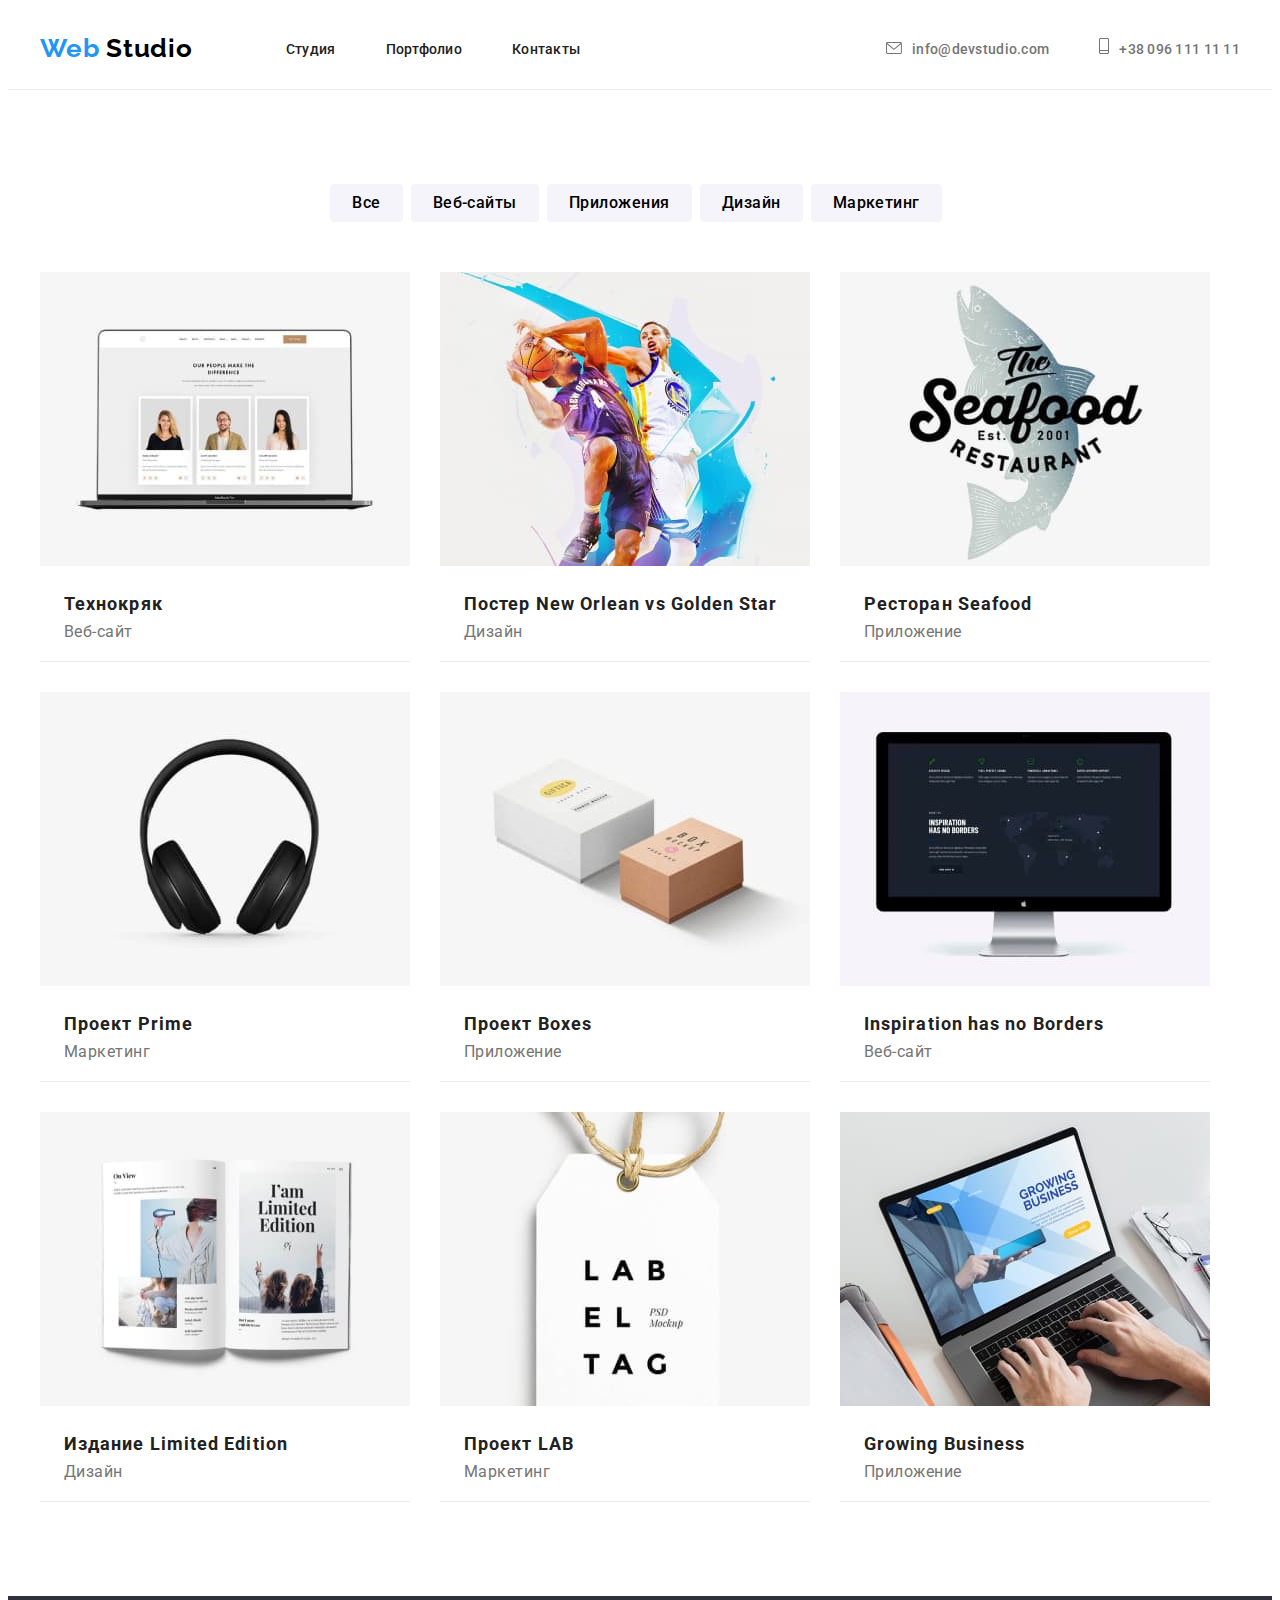
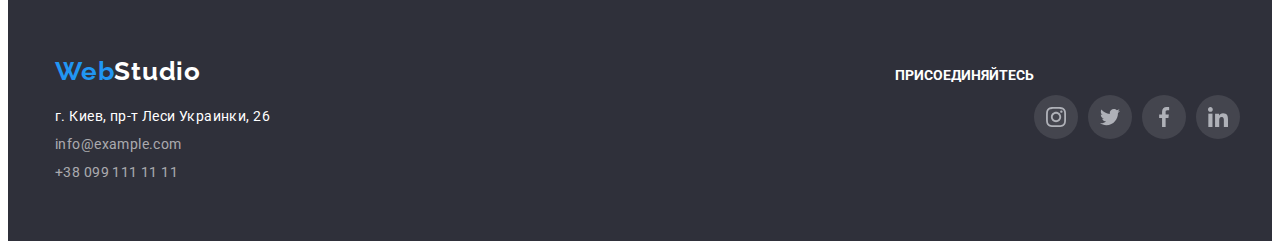
==== portfolio.html @ 23c3b34c "Create portfolio.html" ====
<!DOCTYPE html>
<html lang="ru">
    <head>
        <title>WebStudio</title>
        <link rel="stylesheet" href="https://cdnjs.cloudflare.com/ajax/libs/modern-normalize/1.1.0/modern-normalize.min.css" integrity="sha512-wpPYUAdjBVSE4KJnH1VR1HeZfpl1ub8YT/NKx4PuQ5NmX2tKuGu6U/JRp5y+Y8XG2tV+wKQpNHVUX03MfMFn9Q==" crossorigin="anonymous" referrerpolicy="no-referrer" />
        <link rel="preconnect" href="https://fonts.googleapis.com">
<link rel="preconnect" href="https://fonts.gstatic.com" crossorigin>
<link href="https://fonts.googleapis.com/css2?family=Roboto:wght@400;500;700;900&display=swap" rel="stylesheet">
            <link rel="stylesheet" href="./css/styles.css"/>
            <link rel="preconnect" href="https://fonts.googleapis.com">
<link rel="preconnect" href="https://fonts.gstatic.com" crossorigin>
<link href="https://fonts.googleapis.com/css2?family=Raleway:wght@700&family=Roboto:wght@400;500;700;900&display=swap" rel="stylesheet">
</head>
<body>
 <header class="header-nav">
  <div class="container-header header-cont">  
<nav class="navigation">
    <a class="logo-nav" href ="index.html">  <span class="logo-name">Web</span> Studio </a> 
    <ul class="header-list">
        <li  class="header-item"> <a class="logo-link" href="index.html"> Студия </a>  </li>
        <li class="header-item"><a class="logo-link" href="portfolio.html"> Портфолио </a></li>
        <li class="header-item"><a  class="logo-link"  href=""> Контакты </a></li>
     </ul> 
 </nav>
     <ul class="header-link">
         <li class="header-btn"><a  class="nav-link" href="mailto:info@devstudio.com"><svg class="header-contacts-icon" width="16" height="12">
          <use href="./images/icons.svg#icon-envelope-hover"></use> 
      </svg>info@devstudio.com</a></li> 
         <li class="header-btn"><a class="nav-link" href="tel:+380961111111"><svg class="header-contacts-icon" width="10" height="16">
          <use href="./images/icons.svg#icon-Vector"></use> 
      </svg>+38 096 111 11 11</a></li>
</ul> </div>
</header>
<main>
    <!--Портфолио-->
    <section class="portfolio">
      <div class="container">
              <ul class="portolio-list">
            <li class="portfolio-link"> <button  class="portfolio-btn">Все</button></li>
            <li class="portfolio-link"><button class="portfolio-btn">Веб-сайты</button></li>
            <li class="portfolio-link"><button class="portfolio-btn">Приложения</button> </li>
            <li class="portfolio-link"><button class="portfolio-btn">Дизайн</button></li>
            <li class="portfolio-link"><button class="portfolio-btn">Маркетинг</button></li>
        </ul>
        <ul class="portfolio-item">
            <li class="portf-name"> <a class="portf-item"  href=""> <img src="./images/portfolio1.jpg" 
                 alt="технокряк"
                 width="370"
                 height="294"/>
                 <div class="portf-paragraph">
               <h2  class="portf-title" >Технокряк</h2>  
               <p class="portf-text" >Веб-сайт</p> </div></a>
            </li>
            <li class="portf-name"> <a class="portf-item" href=""><img src="./images/portfolio2.jpg" 
                alt="постер"
                width="370"
                height="294"/>
                <div class="portf-paragraph">
              <h2 class="portf-title">Постер New Orlean vs Golden Star</h2>  
              <p class="portf-text" >Дизайн</p></div></a>
            </li>
            <li class="portf-name"> <a class="portf-item" href=""> <img src="./images/portfolio3.jpg" 
                alt="ресторан"
                width="370"
                height="294"/>
                <div class="portf-paragraph">
              <h2 class="portf-title">Ресторан Seafood</h2>  
              <p class="portf-text" >Приложение</p></div> </a>
            </li>
            <li class="portf-name"> <a class="portf-item"  href=""> <img src="./images/portfolio4.jpg" 
                alt="проект прайм"
                width="370"
                height="294"/>
                <div class="portf-paragraph">
              <h2 class="portf-title">Проект Prime</h2>  
              <p class="portf-text" >Маркетинг</p></div> </a>
            </li>
            <li class="portf-name"> <a class="portf-item" href="">
                <img src="./images/portfolio5.jpg" 
                alt="проект боксис"
                width="370"
                height="294"/>
                <div class="portf-paragraph">
              <h2 class="portf-title">Проект Boxes</h2>  
              <p class="portf-text" >Приложение</p></div> </a>
            </li>
            <li class="portf-name"> <a  class="portf-item" href=""> <img src="./images/portfolio6.jpg" 
                alt="вдохновение не имеет границ"
                width="370"
                height="294"/>
                <div class="portf-paragraph">
              <h2 class="portf-title">Inspiration has no Borders</h2>  
              <p class="portf-text" >Веб-сайт</p></div> </a>
            </li>
            <li class="portf-name"> <a class="portf-item" href=""> <img src="./images/portfolio7.jpg" 
                alt="ограниченные издания"
                width="370"
                height="294"/>
                <div class="portf-paragraph">
              <h2 class="portf-title">Издание Limited Edition</h2>  
              <p class="portf-text" >Дизайн</p></div> </a>
            </li>
            <li class="portf-name"> <a class="portf-item"  href=""><img src="./images/portfolio8.jpg" 
                alt="проект лаб"
                width="370"
                height="294"/>
                <div class="portf-paragraph">
              <h2 class="portf-title">Проект LAB</h2>  
              <p class="portf-text" >Маркетинг</p></div> </a>
            </li>
            <li class="portf-name"> <a class="portf-item" href=""> <img src="./images/portfolio9.jpg" 
                alt="бизнес"
                width="370"
                height="294"/>
                <div class="portf-paragraph">
              <h2 class="portf-title">Growing Business</h2>  
              <p class="portf-text" >Приложение</p></div> </a>
            </li>        
        </ul></div>
    </section>
</main>
<footer class="footer">
  <div class="footer-container">
  <div class="container-footer">
    <div class="footer-logo">
        <a class="logo-footer" href="index.html"> <span class="logo-name">Web</span>Studio </a> </div>
        <address>        
        <ul class="footer-info">
            <li class="footer-adress">
             <a class="adress" href="">г. Киев, пр-т Леси Украинки, 26</a>              
            </li>
            <li class="footer-adress">
                <a class="footer-link" href="mailto:info@example.com">info@example.com</a>
            </li>
            <li class="footer-adress">
                <a class="footer-link" href="tel:+380991111111">+38 099 111 11 11</a>
            </li>
        </ul>
    </address></div>
    <div class="footer-social-list">
      <h3 class="footer-title">ПРИСОЕДИНЯЙТЕСЬ</h3>
      <ul class="footer-list">
          <li class="footer-icons">
              <a class="footer-social-link" href="">
                  <svg class="footer-social-icons" width="20" height="20">
                      <use href="./images/icons.svg#icon-instagram-2" ></use>
                  </svg>    
                  </a>   
          </li>
          <li class="footer-icons">
              <a class="footer-social-link" href="">
                  <svg class="footer-social-icons" width="20" height="20">
                      <use href="./images/icons.svg#icon-twitter-1" ></use>
                  </svg>    
              </a>         
          </li>
          <li class="footer-icons">
              <a class="footer-social-link" href="">
                  <svg class="footer-social-icons" width="20" height="20">
                      <use href="./images/icons.svg#icon-facebook-1" ></use>
                  </svg>  
              </a>     
          </li>
          <li class="footer-icons">
              <a class="footer-social-link" href="">
                  <svg class="footer-social-icons" width="20" height="20">
                      <use href="./images/icons.svg#icon-linkedin-1" ></use>
                  </svg>  
              </a>      
          </li>
      </ul>
  </div>  
  </div>
</footer> 
</body>
</html>
---- css/styles.css ----
body {
    font-family:"Roboto", sans-serif;
} 
body {color: black;}
.logo-nav{
    font-family: Raleway;
font-style: normal;
font-weight: bold;
font-size: 26px;
line-height: 1.19;
letter-spacing: 0.03em;
color: black;
float: left;
align-items: center; 
  }
.logo-link {
    font-weight: 500;
font-size: 14px;
line-height: 1.14;
letter-spacing: 0.02em;
color: #212121;
}
.logo-link:hover,
.logo-link:focus {
    color: #2196F3;
}
.nav-link {
    font-weight: 500;
font-size: 14px;
line-height: 1,14;
letter-spacing: 0.02em;
color: #757575;
}
.nav-link:hover,
.nav-link:focus {
    color: #2196F3}

.main {
    padding-top: 200px;
    padding-bottom: 200px;
   background: #2F303A;
color: white;
padding: 200px 452 px 280px 452px;
background-image: linear-gradient(rgba(47, 48, 58, 0.4),rgba(47, 48, 58, 0.4)), url(../images/background1.jpg);
background-repeat: no-repeat;
background-position: center;
background-size: cover;
}  
.main-title {
    font-weight: 900;
    font-size: 44px;
text-align: center;
letter-spacing: 0.06em;
text-transform: uppercase;
line-height: 1,36;
margin-bottom: 30px;

} 
.main-btn {
    font-family: "Roboto", sans-serif;
    color: white;
    padding: 10px 32px ;
    font-weight: 700;
    font-size: 16px;
    line-height: 1,88;
    letter-spacing: 0.06em;
    text-align: center;
    background: #2196F3;
    box-shadow: 0px 4px 4px rgba(0, 0, 0, 0.15);
    border-radius: 4px;
    cursor: pointer;
    border-radius: 4px;
    margin: 0 auto;
    display: block;  
     }
.title-hero {
    font-weight: bold;
font-size: 14px;
line-height: 1,14px;
letter-spacing: 1.33;
text-transform: uppercase;
color: #212121;
margin-bottom: 10px;
}
.text-hero {
    font-weight: normal;
font-size: 14px;
line-height: 2;
letter-spacing: 0.03em;
color: #757575;
}
.hero-cont {
    width: 270px;
margin-right: 30px;
}

.hero-cont:last-child {
margin-right:  0;  
}

.about-title {
    font-style: normal;
font-weight: bold;
font-size: 36px;
line-height: 1,17;
text-align: center;
letter-spacing: 0.03em;
color: #212121;
margin-bottom: 50px;
}
.team-title {
    font-style: normal;
font-weight: bold;
font-size: 36px;
line-height: 1,17;
text-align: center;
letter-spacing: 0.03em;
color: #212121;;
margin-bottom: 50px;
}
.name {
    font-style: normal;
font-weight: 500;
font-size: 16px;
line-height: 1.19;
text-align: center;
letter-spacing: 0.03em;
color: #212121;
}
.about-name {
    font-style: normal;
font-weight: normal;
font-size: 16px;
line-height: 1.19;
text-align: center;
letter-spacing: 0.03em;
color: #757575;
margin-bottom: 16px;
}
.footer {
    background: #2F303A;
    padding-top: 60px;
    padding-bottom: 60px;
}
.logo-footer {
    font-family: Raleway;
font-style: normal;
font-weight: bold;
font-size: 26px;
line-height: 1,19;
letter-spacing: 0.03em;
color: white;
display: block;
line-height: 1,19px;
margin-bottom: 20px;
}
.adress {
    font-style: normal;
font-weight: 400;
font-size: 14px;
line-height: 1,71;
letter-spacing: 0.03em;
color: #FFFFFF;
}
.footer-link {
    font-style: normal;
font-weight: normal;
font-size: 14px;
line-height: 1,71;
letter-spacing: 0.03em;
color: rgba(255, 255, 255, 0.6);
}
.footer-link:hover,
.footer-link:focus {
 color:  #2196F3;
}
.logo-name {
    font-family: "Raleway", sans-serif;
font-style: normal;
font-weight: bold;
font-size: 26px;
line-height: 1,19;
letter-spacing: 0.03em;
color: #2196F3;
line-height: 1,19;
margin-bottom: 20px;
} 
.portfolio-btn {
    font-family: Roboto;
font-style: normal;
font-weight: 500;
font-size: 16px;
line-height: 26px;
text-align: center;
letter-spacing: 0.03em;
color: black;
background: #F5F4FA;
cursor: pointer;
padding: 6px 22 px 6px 22px;
border-radius: 4px 4px 4px 4px;
}
.portfolio-btn:hover,
.portfolio-btn:focus {
    color: white;
    background: #2196F3;
}
.portf-title {
    font-family: Roboto;
font-style: normal;
font-weight: bold;
font-size: 18px;
line-height: 2;
letter-spacing: 0.06em;
color: #212121;
}
.portf-text {
    font-family: Roboto;
font-style: normal;
font-weight: normal;
font-size: 16px;
line-height: 1,88;
letter-spacing: 0.03em;
color: #757575;
}


ul {
    list-style-type: none;
    }
    a {
        text-decoration: none;
    }   

p,
h1,
h2,
h3{margin: 0;
}
ul{
    margin: 0;
    padding: 0;
}
img {
    display: block;
}
button{
    cursor: pointer;
}
.list {
    list-style: none;
}
a{
    text-decoration: none;
}
.container{
    width: 1200px;
    padding-left: 15px;
    padding-right: 15px;
    margin: 0 auto;
    background-color: #FFFFFF ;
}
.navigation{
    display: flex;
}
.header-nav{
    padding-top: 25px;
    padding-bottom: 25px;
    display: flex;
    border-bottom: 1px solid #ECECEC;
    }
.container-main{
    
    width: 1200px;
    padding-left: 15px;
    padding-right: 15px;
    margin: 0 auto;
       }
  
 .container-header {
    width: 1200px;
    padding-left: 15px;
    padding-right: 15px;
    margin: 0 auto;
    background-color: #FFFFFF; 
     }     
 .container-team{width: 1200px;
    padding-left: 15px;
    padding-right: 15px;
    padding-bottom: 94px;
    margin: 0 auto;
   }
   .about{
       padding-top: 94px;
       padding-bottom: 94px;
   }
 .team{ 
     padding-top: 94px;
      background-color: #F5F4FA;
 }
.header-list{
    display: flex;
     align-items: center;
     justify-content: center;
    max-width: 0 auto;} 
.header-link{
    display: flex;
    margin-left: auto;
    align-items: center;

}
.header-cont {
    display: flex;
    }
.hero-list{
    display: flex;
    flex-basis: auto;
       }
 .logo-nav {
     display: block;
     margin: 24px,25px;
     justify-content: center;
 }
 .header-item {align-items: center; 
       margin-left: 93px;
    }
.header-item + .header-item{
    margin-left: 50px;
}
.header-btn{
    margin-left: 50px;
}
.about-list{
  display: flex;  
   flex-wrap: nowrap;
  }
.about-link + .about-link { margin-left: 30px;}
.about-link {width:calc (100% / 3 -30px);
     }
   .about-link:first-child {margin-left: 0;
   }
.team-name + .team-name {margin-left: 30px;}

.team-name {
    display: flex;
     flex-direction: column;
     width: calc(100% / 4 -30px);
    margin-left: 30px;
    margin-bottom: 30px;
    border-radius: 0px 0px 4px 4px;
    box-shadow: 0px 1px 3px rgba(0, 0, 0, 0.12), 0px 1px 1px rgba(0, 0, 0, 0.14), 0px 2px 1px rgba(0, 0, 0, 0.2);
       border: 1px solid #ECECEC;
    width: 270px;
     
}
    
.team-list{
    display: flex;
    margin-left: -30px;
  margin-bottom: -30px;
  flex-wrap: nowrap;
}
.portfolio{
    display: flex;
    padding-top: 94px;
    padding-bottom: 94px;    
    }
.portolio-list{
display: flex;
align-items: center;
margin-bottom: 50px;
justify-content: center;
}
.portfolio-btn {
    padding: 6px 22px 6px 22px ;
      border: none;
}
.portfolio-btn :last-child {margin-right:  0;} 
.portfolio-link{
    margin-right: 8px;
    justify-content: center;
}

.portfolio-item{
        display: flex;
    margin-left: -30px;
  margin-bottom: -30px;
  flex-wrap: wrap;
      }
.portf-name {
    display: block;
    display: flex;
  flex-basis: calc(100% / 3 -30px);
    flex-wrap: wrap;
    flex-basis:auto;
    justify-content: center;
    margin-left: 30px;
    margin-bottom: 30px;
    border-bottom: 1px solid #ECECEC;
     
}
.portf-name + .portf-name { margin-left: 30px;
       
}
.portf-item {
    display: flex;
  display: block;
    flex-wrap: wrap;
    flex-basis:auto;
    justify-content: center;}

.container-footer {width: 1200px;
    padding-right: 15px;
    padding-left: 15px;
    margin: 0 auto;
    display: block;
       }
    .footer-adress {
        margin-bottom: 9px;     
    }
    .footer-adress:last-child {
        margin-bottom: 0;  
        }
img{
    display: block;
    height: auto;
    max-width: 100%;
   }
.name-link{
    padding-top: 30px;
    padding-bottom: 30px;
    background-color: #FFFFFF;
}
.hero{
    padding-top: 94px;
        }
.portf-paragraph{
    padding: 20px 24px;}

.team-social-link{
width: 44px;
height: 44px; background-color: white;
border-radius: 50%;
display: flex;
align-items: center;
justify-content: center;
}
.team-social-link:hover{
    background-color: #2196F3;
}
.team-social-link:hover .team-social-icons{
    fill: white;
}

.team-social-list {display: flex;
  justify-content: center;  
  }
.team-social-item + .team-social-item {
margin-left: 10px;
}
.team-social-icons{
    fill: #AFB1B8;
}
.header-contacts-icon{
    margin-right: 10px;
   align-items: center;
   fill:  #757575;
   }
   .header-contacts-icon:hover,
   .header-contacts-icon:focus{
    fill:#2196F3 ;
     } 
.main-icons {
    background-color: #F5F4FA;
    display: flex;
    align-items: center;
    justify-content: center;
   padding-top: 25px;
  padding-bottom: 25px;
  margin-bottom: 30px;
}
.clients{
    width: 1200px;
    padding-left: 15px;
    padding-right: 15px;
    margin: 0 auto;
    padding-top: 94px;
    padding-bottom: 94px;
}
.clients-item {
    width: 170px;
    height: 92px;
    margin-right: 30px
}

.clients-list {
    display: flex;
    align-items: center;
    justify-content: center;
}
.clients-social-icons{
    align-items: center;
    fill: #AFB1B8;
  justify-content: center;
}
.clients-item{
    display: block;
border: 1px solid #AFB1B8;
border-radius: 4px;
align-items: center;
justify-content: center;
}
.clients-social-icons:hover,
.clients-social-icons:focus{
    fill:#2196F3;
}
 .clients-social-link:hover , 
 .clients-social-link:focus  {
      border-color:#2196F3  ;
         fill: #2196F3 
}
.clients-social-link{
    border: 1px solid rgba(175, 177, 184, 1);
  border-radius: 4px;
  justify-content: center;
  align-items: center;
  display: flex;
  fill: #AFB1B8 ;
  width: 100%;
  height: 100%;
}
.footer-social-link
{ width: 44px;
    height: 44px; background-color: rgba(255, 255, 255, 0.1);
    border-radius: 50%;
  display: flex;
    align-items:center ;
    justify-content: center;}  
          
      
    .footer-list{
        display: flex;       
     }
           
    .footer-icons + .footer-icons{      
        margin-left: 10px;
    }
.footer-title{
 font-family: Roboto;
font-style: normal;
font-weight: bold;
font-size: 14px;
line-height: 1.14px;
color: white;
    }
 .footer-container{
  display:flex;
  align-items: baseline;
  width: 1200px;
  padding-left: 15px;
  padding-right: 15px;
 margin: 0 auto;    
    }
 .footer-social-link{
     margin-top: 20px;   
 }
  .footer-social-link:hover{
      background-color:#2196F3 ;
  }  
.footer-social-icons:hover , 
.footer-social-icons:focus  {
    border-color:white ;
        fill: white }

.footer-social-icons {
    align-items: center;
    fill: #AFB1B8;
  justify-content: center;}  
 .portf-item:hover,
 .portf-item:focus {
    box-shadow: 0px 1px 1px rgba(0, 0, 0, 0.12), 0px 4px 4px rgba(0, 0, 0, 0.06), 1px 4px 6px rgba(0, 0, 0, 0.16);
 }    
.footer-social-list{
    display: flex;
    }
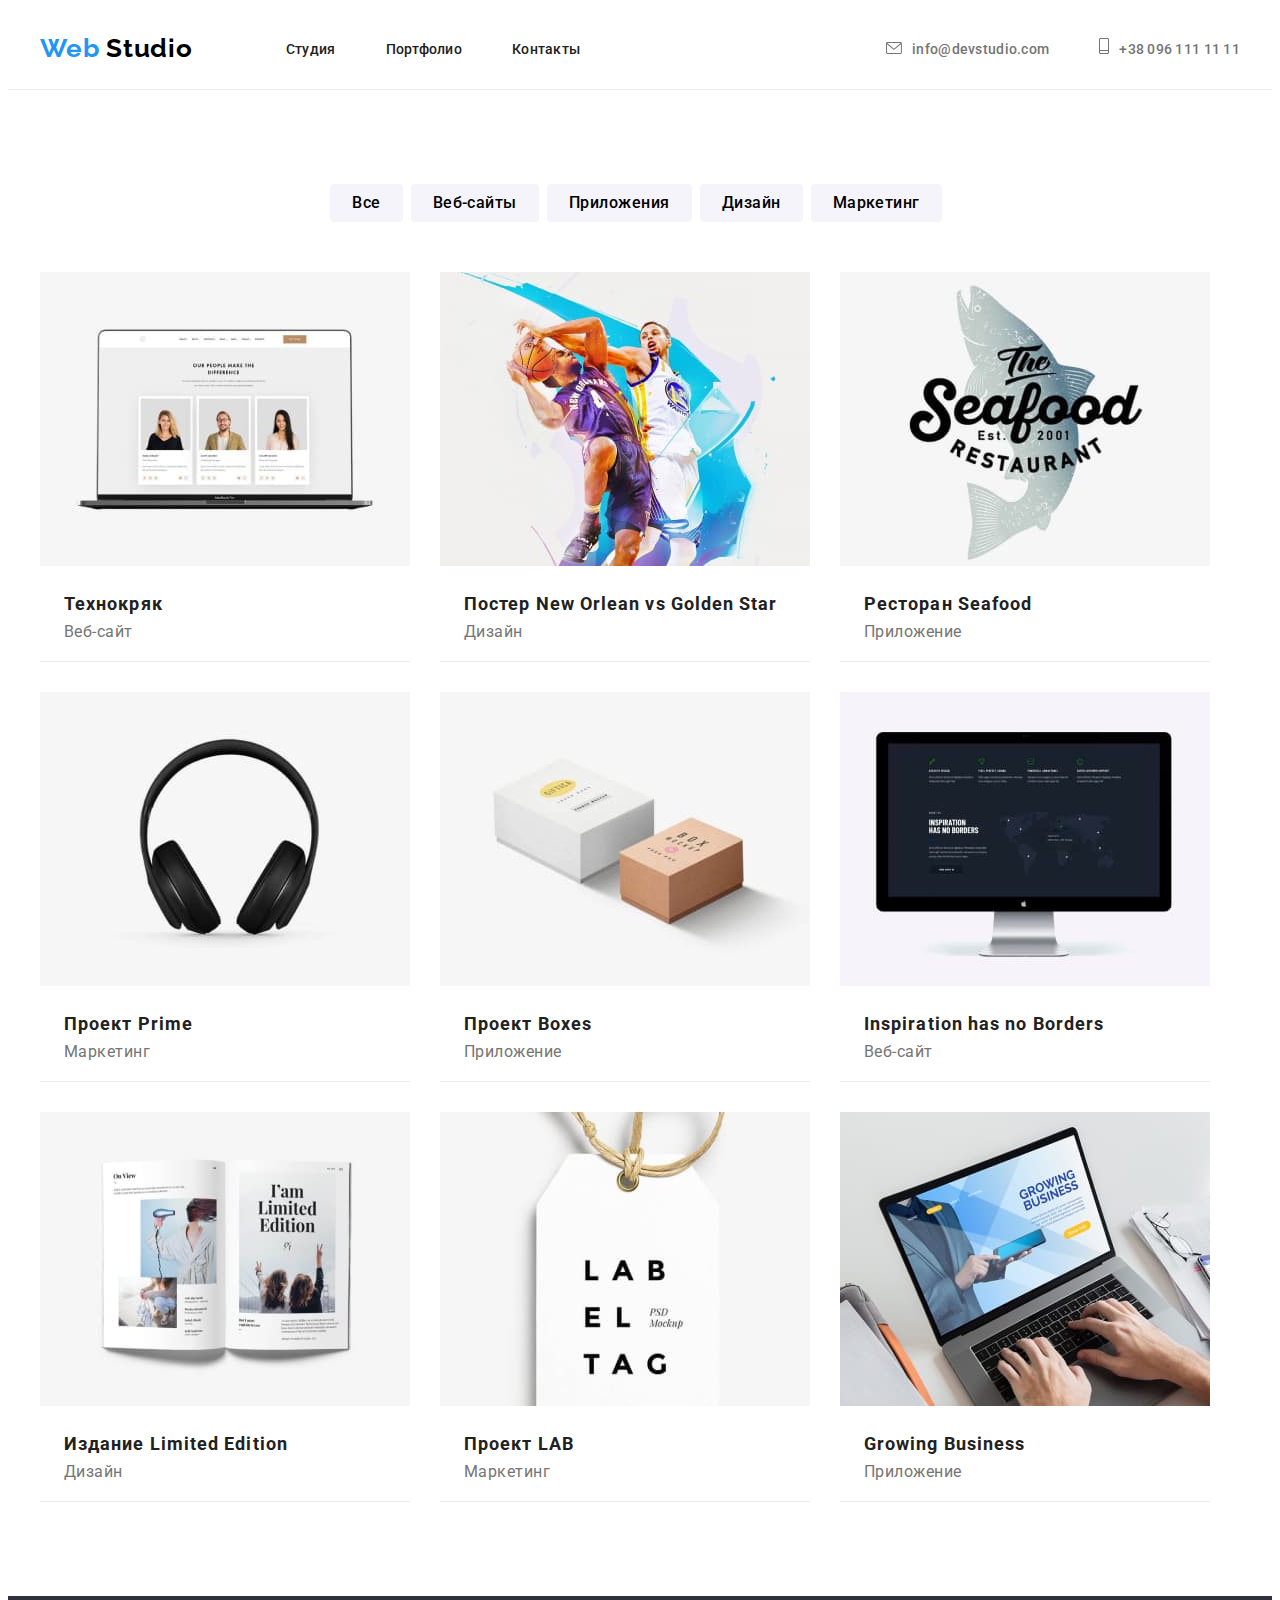
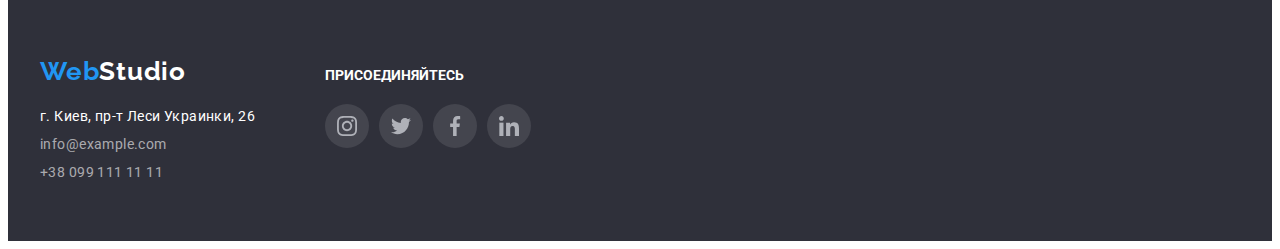
==== commit 17496ca1: "Update portfolio.html" ====
--- a/portfolio.html
+++ b/portfolio.html
@@ -120,8 +120,8 @@
     </section>
 </main>
 <footer class="footer">
-  <div class="footer-container">
-  <div class="container-footer">
+  <div class="container footer-container">
+  <div class="footer-item">
     <div class="footer-logo">
         <a class="logo-footer" href="index.html"> <span class="logo-name">Web</span>Studio </a> </div>
         <address>        
--- a/css/styles.css
+++ b/css/styles.css
@@ -257,7 +257,7 @@
     padding-left: 15px;
     padding-right: 15px;
     margin: 0 auto;
-    background-color: #FFFFFF ;
+ 
 }
 .navigation{
     display: flex;
@@ -549,17 +549,13 @@
 font-style: normal;
 font-weight: bold;
 font-size: 14px;
-line-height: 1.14px;
+line-height: 1.14;
 color: white;
     }
  .footer-container{
   display:flex;
   align-items: baseline;
-  width: 1200px;
-  padding-left: 15px;
-  padding-right: 15px;
- margin: 0 auto;    
-    }
+      }
  .footer-social-link{
      margin-top: 20px;   
  }
@@ -580,6 +576,6 @@
     box-shadow: 0px 1px 1px rgba(0, 0, 0, 0.12), 0px 4px 4px rgba(0, 0, 0, 0.06), 1px 4px 6px rgba(0, 0, 0, 0.16);
  }    
 .footer-social-list{
-    display: flex;
+  margin-left: 70px;
     } 
 
